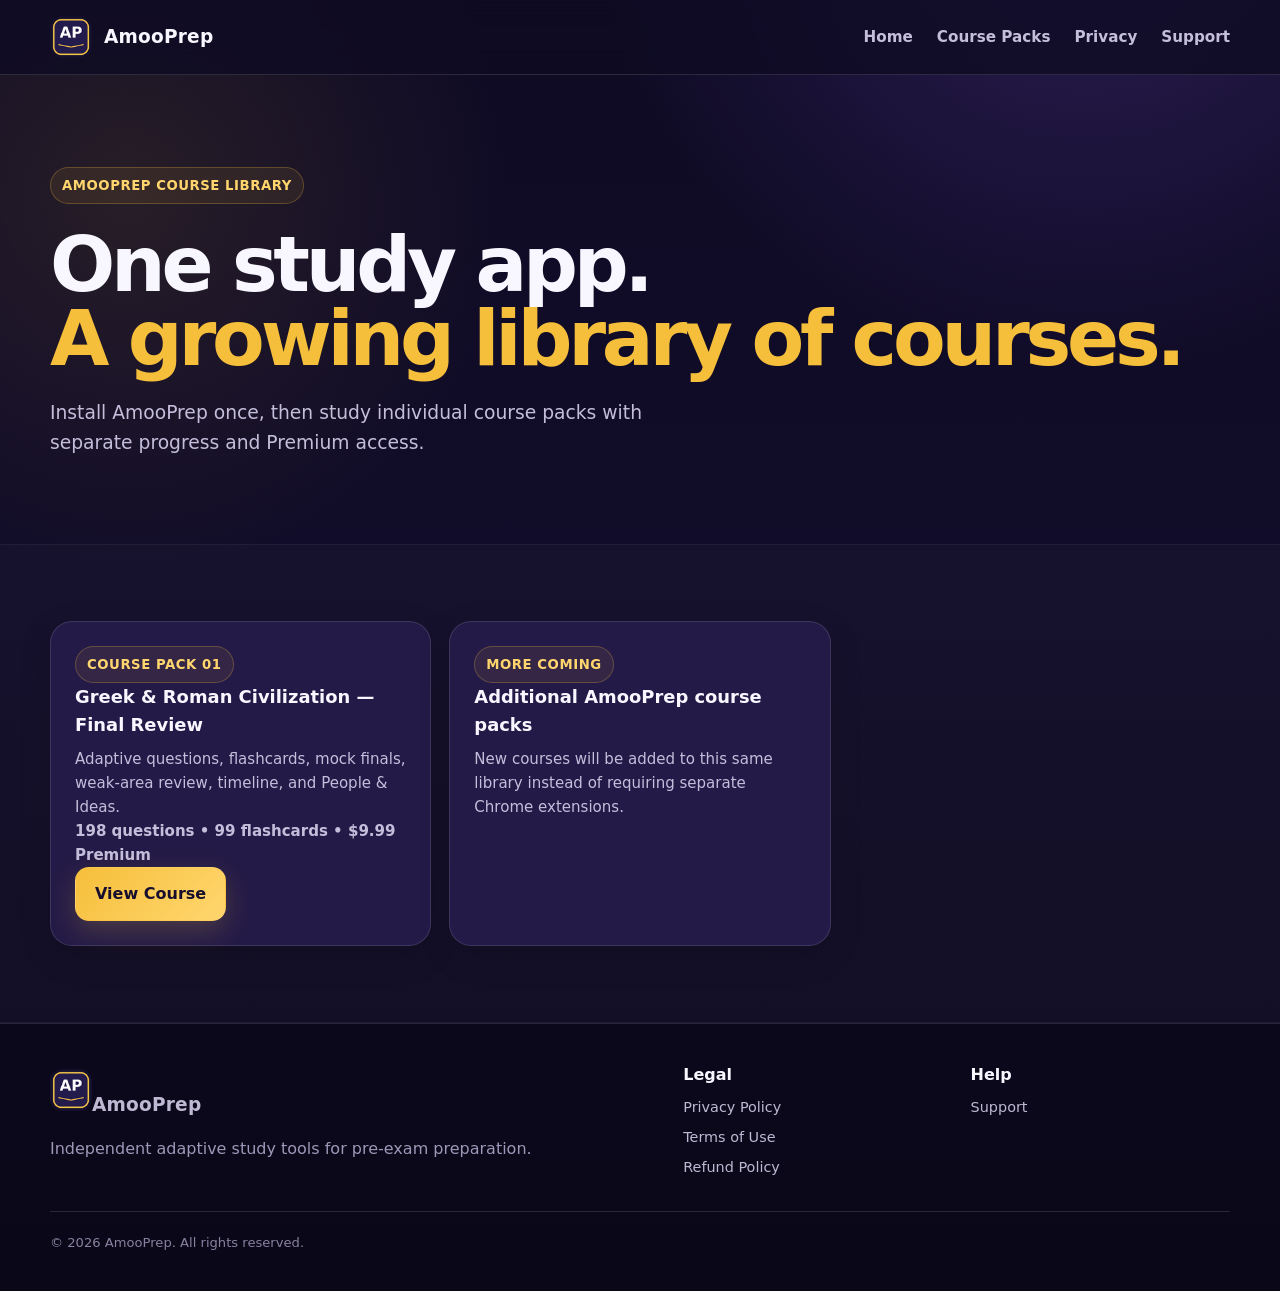
==== courses/index.html @ 6b24dbb9 "Add files via upload" ====
<!doctype html>
<html lang="en">
<head>
  <meta charset="utf-8"><meta name="viewport" content="width=device-width,initial-scale=1">
  <title>Course Packs — AmooPrep</title>
  <meta name="description" content="Explore AmooPrep adaptive study course packs.">
  <link rel="icon" href="../assets/amooprep-icon-32.png"><link rel="stylesheet" href="../styles.css">
</head>
<body data-root-path="../">
<header class="nav"><div class="container nav-inner"><a class="brand" href="../index.html"><img src="../assets/amooprep-icon-64.png" alt="AmooPrep logo"><span>AmooPrep</span></a><button class="menu-btn" aria-label="Open menu">☰</button><nav class="nav-links"><a href="../index.html">Home</a><a href="index.html">Course Packs</a><a href="../privacy.html">Privacy</a><a href="../contact.html">Support</a></nav></div></header>
<main>
<section class="hero"><div class="container"><span class="eyebrow">AmooPrep Course Library</span><h1>One study app.<br><span class="gradient-text">A growing library of courses.</span></h1><p>Install AmooPrep once, then study individual course packs with separate progress and Premium access.</p></div></section>
<section class="section alt"><div class="container"><div class="grid-3"><div class="card"><span class="eyebrow">Course pack 01</span><h3>Greek & Roman Civilization — Final Review</h3><p>Adaptive questions, flashcards, mock finals, weak-area review, timeline, and People & Ideas.</p><p><strong>198 questions • 99 flashcards • $9.99 Premium</strong></p><a class="btn btn-primary" href="greek-roman-civilization.html">View Course</a></div><div class="card"><span class="eyebrow">More coming</span><h3>Additional AmooPrep course packs</h3><p>New courses will be added to this same library instead of requiring separate Chrome extensions.</p></div></div></div></section>
</main>
<footer class="footer"><div class="container"><div class="footer-grid"><div><a class="brand" href="../index.html"><img src="../assets/amooprep-icon-64.png" alt=""><span>AmooPrep</span></a><p>Independent adaptive study tools for pre-exam preparation.</p></div><div><h4>Legal</h4><a href="../privacy.html">Privacy Policy</a><a href="../terms.html">Terms of Use</a><a href="../refunds.html">Refund Policy</a></div><div><h4>Help</h4><a href="../contact.html">Support</a></div></div><div class="copyright">© 2026 AmooPrep. All rights reserved.</div></div></footer>
<script src="../site-config.js"></script><script src="../app.js"></script>
</body></html>
---- styles.css ----
:root {
  --bg: #0f0b24;
  --bg2: #171034;
  --surface: rgba(39, 29, 77, 0.86);
  --surface-strong: #241949;
  --text: #f8f7ff;
  --muted: #c4bedb;
  --gold: #f6bf3b;
  --gold2: #ffd66e;
  --purple: #8b5cf6;
  --purple2: #a970ff;
  --green: #53d38b;
  --red: #ff7b8f;
  --border: rgba(255,255,255,.12);
  --shadow: 0 24px 70px rgba(0,0,0,.32);
  --radius: 22px;
  --max: 1180px;
}
* { box-sizing: border-box; }
html { scroll-behavior: smooth; }
body {
  margin: 0;
  color: var(--text);
  background:
    radial-gradient(circle at 85% -10%, rgba(139,92,246,.25), transparent 28%),
    radial-gradient(circle at 10% 15%, rgba(246,191,59,.10), transparent 24%),
    linear-gradient(180deg, var(--bg) 0%, #110c29 46%, #0c091d 100%);
  font-family: Inter, ui-sans-serif, system-ui, -apple-system, BlinkMacSystemFont, "Segoe UI", sans-serif;
  line-height: 1.6;
  min-height: 100vh;
}
a { color: inherit; }
.container { width: min(var(--max), calc(100% - 40px)); margin-inline: auto; }
.nav {
  position: sticky; top: 0; z-index: 30;
  background: rgba(15,11,36,.82); backdrop-filter: blur(16px);
  border-bottom: 1px solid var(--border);
}
.nav-inner { min-height: 74px; display: flex; align-items: center; justify-content: space-between; gap: 24px; }
.brand { display: flex; align-items: center; gap: 12px; text-decoration: none; font-weight: 850; letter-spacing: .2px; }
.brand img { width: 42px; height: 42px; border-radius: 12px; }
.brand span { font-size: 1.16rem; }
.nav-links { display: flex; gap: 24px; align-items: center; }
.nav-links a { color: var(--muted); text-decoration: none; font-weight: 650; font-size: .95rem; }
.nav-links a:hover { color: #fff; }
.menu-btn { display:none; background:none; border:1px solid var(--border); color:#fff; border-radius:12px; padding:8px 11px; font-size:1.2rem; }
.btn { display:inline-flex; align-items:center; justify-content:center; gap:8px; border-radius:14px; padding:13px 19px; font-weight:800; text-decoration:none; border:1px solid transparent; cursor:pointer; transition:.18s ease; }
.btn:hover { transform: translateY(-2px); }
.btn-primary { color:#160e2c; background: linear-gradient(135deg, var(--gold), var(--gold2)); box-shadow: 0 10px 28px rgba(246,191,59,.2); }
.btn-secondary { background:rgba(139,92,246,.15); border-color:rgba(169,112,255,.45); color:#fff; }
.btn-disabled { opacity:.55; cursor:not-allowed; transform:none!important; }
.hero { padding: 92px 0 58px; }
.hero-grid { display:grid; grid-template-columns: 1.05fr .95fr; gap:58px; align-items:center; }
.eyebrow { display:inline-flex; align-items:center; gap:8px; border:1px solid rgba(246,191,59,.25); background:rgba(246,191,59,.08); color:var(--gold2); border-radius:999px; padding:7px 11px; font-weight:800; font-size:.83rem; letter-spacing:.04em; text-transform:uppercase; }
h1 { font-size: clamp(2.7rem, 6vw, 5.7rem); line-height:.96; margin:24px 0 22px; letter-spacing:-.055em; }
.gradient-text { color:var(--gold); }
.hero p { color:var(--muted); font-size:1.17rem; max-width:680px; margin:0 0 28px; }
.hero-actions { display:flex; flex-wrap:wrap; gap:12px; }
.micro { margin-top:18px; color:#9f97bf; font-size:.88rem; }
.app-preview { background: linear-gradient(180deg, rgba(52,37,100,.96), rgba(28,20,58,.96)); border:1px solid rgba(255,255,255,.13); border-radius:28px; box-shadow:var(--shadow); padding:18px; position:relative; overflow:hidden; }
.app-preview:before { content:""; position:absolute; width:220px; height:220px; border-radius:50%; background:rgba(139,92,246,.21); filter:blur(35px); top:-90px; right:-70px; }
.preview-top { display:flex; align-items:center; justify-content:space-between; gap:16px; padding:4px 3px 16px; border-bottom:1px solid var(--border); position:relative; }
.preview-brand { display:flex; align-items:center; gap:10px; font-weight:800; }
.preview-brand img { width:36px;height:36px;border-radius:10px; }
.status { font-size:.78rem; color:var(--green); padding:5px 9px; border-radius:999px; background:rgba(83,211,139,.1); border:1px solid rgba(83,211,139,.25); }
.stats { display:grid; grid-template-columns:repeat(3,1fr); gap:10px; margin:16px 0; position:relative; }
.stat { background:rgba(9,7,24,.38); border:1px solid var(--border); border-radius:15px; padding:14px; }
.stat b { display:block; font-size:1.32rem; }
.stat span { color:var(--muted); font-size:.76rem; }
.question-card { background:rgba(10,7,27,.48); border:1px solid var(--border); border-radius:18px; padding:18px; position:relative; }
.q-meta { display:flex; justify-content:space-between; color:#aaa2c5; font-size:.78rem; gap:12px; }
.q-title { font-weight:800; font-size:1.04rem; margin:13px 0; }
.option { padding:10px 12px; border-radius:11px; border:1px solid var(--border); margin:8px 0; color:#dbd6ea; font-size:.9rem; }
.option.correct { border-color:rgba(83,211,139,.7); background:rgba(83,211,139,.12); color:#eafff2; }
.section { padding:76px 0; }
.section.alt { background:rgba(255,255,255,.018); border-top:1px solid rgba(255,255,255,.05); border-bottom:1px solid rgba(255,255,255,.05); }
.section-head { max-width:760px; margin-bottom:34px; }
.section-head h2 { font-size:clamp(2rem,4vw,3.2rem); line-height:1.08; letter-spacing:-.035em; margin:0 0 14px; }
.section-head p { color:var(--muted); margin:0; }
.grid-3 { display:grid; grid-template-columns:repeat(3,1fr); gap:18px; }
.card { background:var(--surface); border:1px solid var(--border); border-radius:var(--radius); padding:24px; box-shadow:0 10px 35px rgba(0,0,0,.12); }
.card .icon { width:44px;height:44px;border-radius:13px;display:grid;place-items:center;background:rgba(139,92,246,.18);border:1px solid rgba(169,112,255,.28);font-size:1.25rem;margin-bottom:15px; }
.card h3 { margin:0 0 7px; font-size:1.12rem; }
.card p { color:var(--muted); margin:0; font-size:.94rem; }
.course-panel { display:grid; grid-template-columns:1.1fr .9fr; gap:28px; background:linear-gradient(135deg,rgba(45,31,92,.94),rgba(28,19,58,.94)); border:1px solid var(--border); border-radius:28px; padding:34px; box-shadow:var(--shadow); }
.course-panel h2 { margin:0 0 12px; font-size:2.25rem; letter-spacing:-.03em; }
.course-panel p { color:var(--muted); }
.checklist { list-style:none; padding:0; margin:20px 0 0; display:grid; gap:9px; }
.checklist li:before { content:"✓"; color:var(--green); font-weight:900; margin-right:9px; }
.price-card { background:rgba(10,7,27,.58); border:1px solid rgba(246,191,59,.25); border-radius:22px; padding:25px; align-self:start; }
.price { font-size:3rem; font-weight:900; line-height:1; margin:4px 0 5px; color:var(--gold2); }
.price-sub { color:var(--muted); font-size:.86rem; }
.price-card .btn { width:100%; margin-top:18px; }
.compare { display:grid; grid-template-columns:1fr 1fr; gap:14px; margin-top:22px; }
.compare div { border:1px solid var(--border); border-radius:15px; padding:15px; }
.compare strong { display:block; margin-bottom:8px; }
.compare ul { padding-left:18px; margin:0; color:var(--muted); font-size:.88rem; }
.faq { display:grid; gap:12px; max-width:860px; }
.faq-item { border:1px solid var(--border); background:rgba(38,27,75,.7); border-radius:16px; overflow:hidden; }
.faq-q { width:100%; border:0; background:none; color:#fff; padding:18px 20px; font:inherit; font-weight:800; text-align:left; display:flex; justify-content:space-between; cursor:pointer; }
.faq-a { display:none; color:var(--muted); padding:0 20px 19px; }
.faq-item.open .faq-a { display:block; }
.policy { padding:70px 0 90px; }
.policy article { max-width:850px; background:rgba(34,24,68,.74); border:1px solid var(--border); border-radius:24px; padding:34px; }
.policy h1 { font-size:2.7rem; line-height:1.08; margin:0 0 8px; letter-spacing:-.035em; }
.policy h2 { margin-top:30px; font-size:1.25rem; }
.policy p,.policy li { color:var(--muted); }
.notice { border-left:4px solid var(--gold); background:rgba(246,191,59,.08); padding:14px 16px; border-radius:0 12px 12px 0; color:#efe7c9; }
.footer { padding:38px 0; border-top:1px solid var(--border); background:rgba(6,4,17,.35); }
.footer-grid { display:grid; grid-template-columns:1.4fr .6fr .6fr; gap:28px; }
.footer p { color:#9f97b8; max-width:560px; }
.footer h4 { margin:0 0 8px; }
.footer a { display:block; color:#bfb8d3; text-decoration:none; margin:7px 0; font-size:.9rem; }
.footer a:hover { color:#fff; }
.copyright { margin-top:25px; padding-top:20px; border-top:1px solid var(--border); color:#89819f; font-size:.82rem; }
.badge-row { display:flex; flex-wrap:wrap; gap:9px; margin-top:22px; }
.badge { border:1px solid var(--border); border-radius:999px; padding:7px 10px; font-size:.79rem; color:#cfc9de; background:rgba(255,255,255,.035); }
@media (max-width: 900px) {
  .hero-grid,.course-panel,.footer-grid { grid-template-columns:1fr; }
  .grid-3 { grid-template-columns:1fr 1fr; }
  .hero { padding-top:66px; }
  .nav-links { position:absolute; inset:74px 0 auto 0; display:none; flex-direction:column; align-items:flex-start; padding:20px; background:#120d2a; border-bottom:1px solid var(--border); }
  .nav-links.open { display:flex; }
  .menu-btn { display:block; }
}
@media (max-width: 620px) {
  .container { width:min(var(--max),calc(100% - 24px)); }
  .grid-3,.stats,.compare { grid-template-columns:1fr; }
  .hero { padding-top:48px; }
  h1 { font-size:3.15rem; }
  .app-preview,.course-panel,.policy article { border-radius:19px; padding:20px; }
}
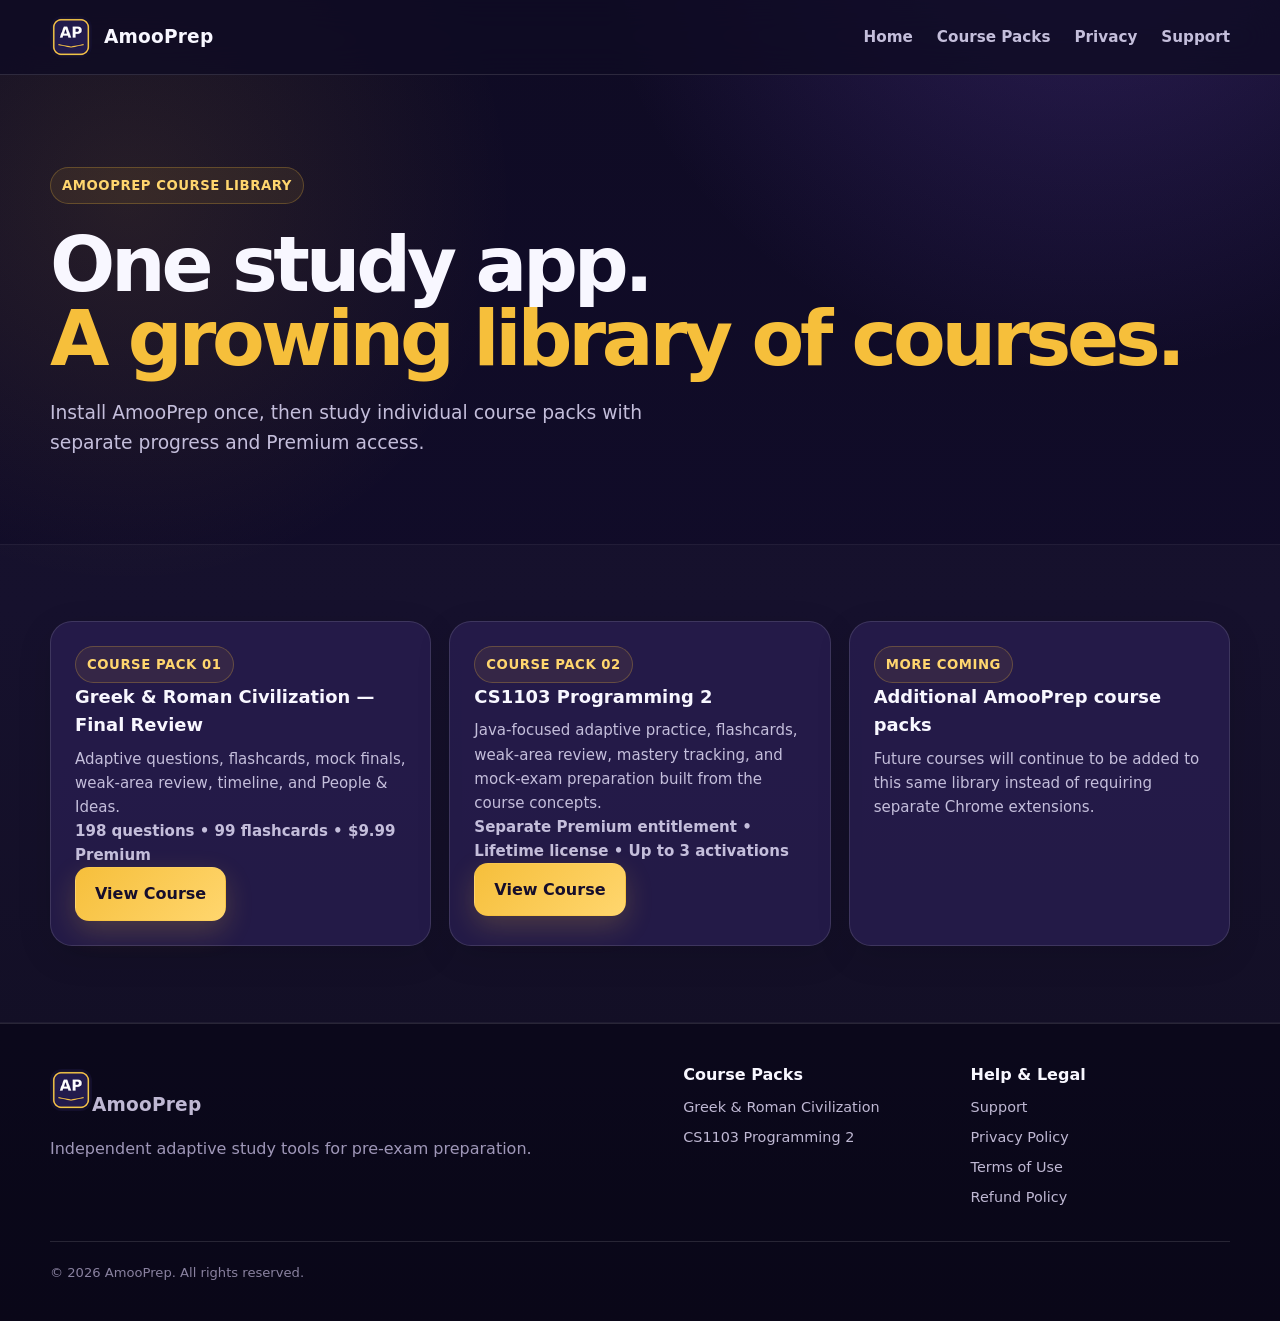
==== commit ff467a06: "Add CS1103 to AmooPrep course library" ====
--- a/courses/index.html
+++ b/courses/index.html
@@ -10,8 +10,12 @@
 <header class="nav"><div class="container nav-inner"><a class="brand" href="../index.html"><img src="../assets/amooprep-icon-64.png" alt="AmooPrep logo"><span>AmooPrep</span></a><button class="menu-btn" aria-label="Open menu">☰</button><nav class="nav-links"><a href="../index.html">Home</a><a href="index.html">Course Packs</a><a href="../privacy.html">Privacy</a><a href="../contact.html">Support</a></nav></div></header>
 <main>
 <section class="hero"><div class="container"><span class="eyebrow">AmooPrep Course Library</span><h1>One study app.<br><span class="gradient-text">A growing library of courses.</span></h1><p>Install AmooPrep once, then study individual course packs with separate progress and Premium access.</p></div></section>
-<section class="section alt"><div class="container"><div class="grid-3"><div class="card"><span class="eyebrow">Course pack 01</span><h3>Greek & Roman Civilization — Final Review</h3><p>Adaptive questions, flashcards, mock finals, weak-area review, timeline, and People & Ideas.</p><p><strong>198 questions • 99 flashcards • $9.99 Premium</strong></p><a class="btn btn-primary" href="greek-roman-civilization.html">View Course</a></div><div class="card"><span class="eyebrow">More coming</span><h3>Additional AmooPrep course packs</h3><p>New courses will be added to this same library instead of requiring separate Chrome extensions.</p></div></div></div></section>
+<section class="section alt"><div class="container"><div class="grid-3">
+<div class="card"><span class="eyebrow">Course pack 01</span><h3>Greek & Roman Civilization — Final Review</h3><p>Adaptive questions, flashcards, mock finals, weak-area review, timeline, and People & Ideas.</p><p><strong>198 questions • 99 flashcards • $9.99 Premium</strong></p><a class="btn btn-primary" href="greek-roman-civilization.html">View Course</a></div>
+<div class="card"><span class="eyebrow">Course pack 02</span><h3>CS1103 Programming 2</h3><p>Java-focused adaptive practice, flashcards, weak-area review, mastery tracking, and mock-exam preparation built from the course concepts.</p><p><strong>Separate Premium entitlement • Lifetime license • Up to 3 activations</strong></p><a class="btn btn-primary" href="cs1103-programming-2.html">View Course</a></div>
+<div class="card"><span class="eyebrow">More coming</span><h3>Additional AmooPrep course packs</h3><p>Future courses will continue to be added to this same library instead of requiring separate Chrome extensions.</p></div>
+</div></div></section>
 </main>
-<footer class="footer"><div class="container"><div class="footer-grid"><div><a class="brand" href="../index.html"><img src="../assets/amooprep-icon-64.png" alt=""><span>AmooPrep</span></a><p>Independent adaptive study tools for pre-exam preparation.</p></div><div><h4>Legal</h4><a href="../privacy.html">Privacy Policy</a><a href="../terms.html">Terms of Use</a><a href="../refunds.html">Refund Policy</a></div><div><h4>Help</h4><a href="../contact.html">Support</a></div></div><div class="copyright">© 2026 AmooPrep. All rights reserved.</div></div></footer>
+<footer class="footer"><div class="container"><div class="footer-grid"><div><a class="brand" href="../index.html"><img src="../assets/amooprep-icon-64.png" alt=""><span>AmooPrep</span></a><p>Independent adaptive study tools for pre-exam preparation.</p></div><div><h4>Course Packs</h4><a href="greek-roman-civilization.html">Greek & Roman Civilization</a><a href="cs1103-programming-2.html">CS1103 Programming 2</a></div><div><h4>Help & Legal</h4><a href="../contact.html">Support</a><a href="../privacy.html">Privacy Policy</a><a href="../terms.html">Terms of Use</a><a href="../refunds.html">Refund Policy</a></div></div><div class="copyright">© 2026 AmooPrep. All rights reserved.</div></div></footer>
 <script src="../site-config.js"></script><script src="../app.js"></script>
 </body></html>
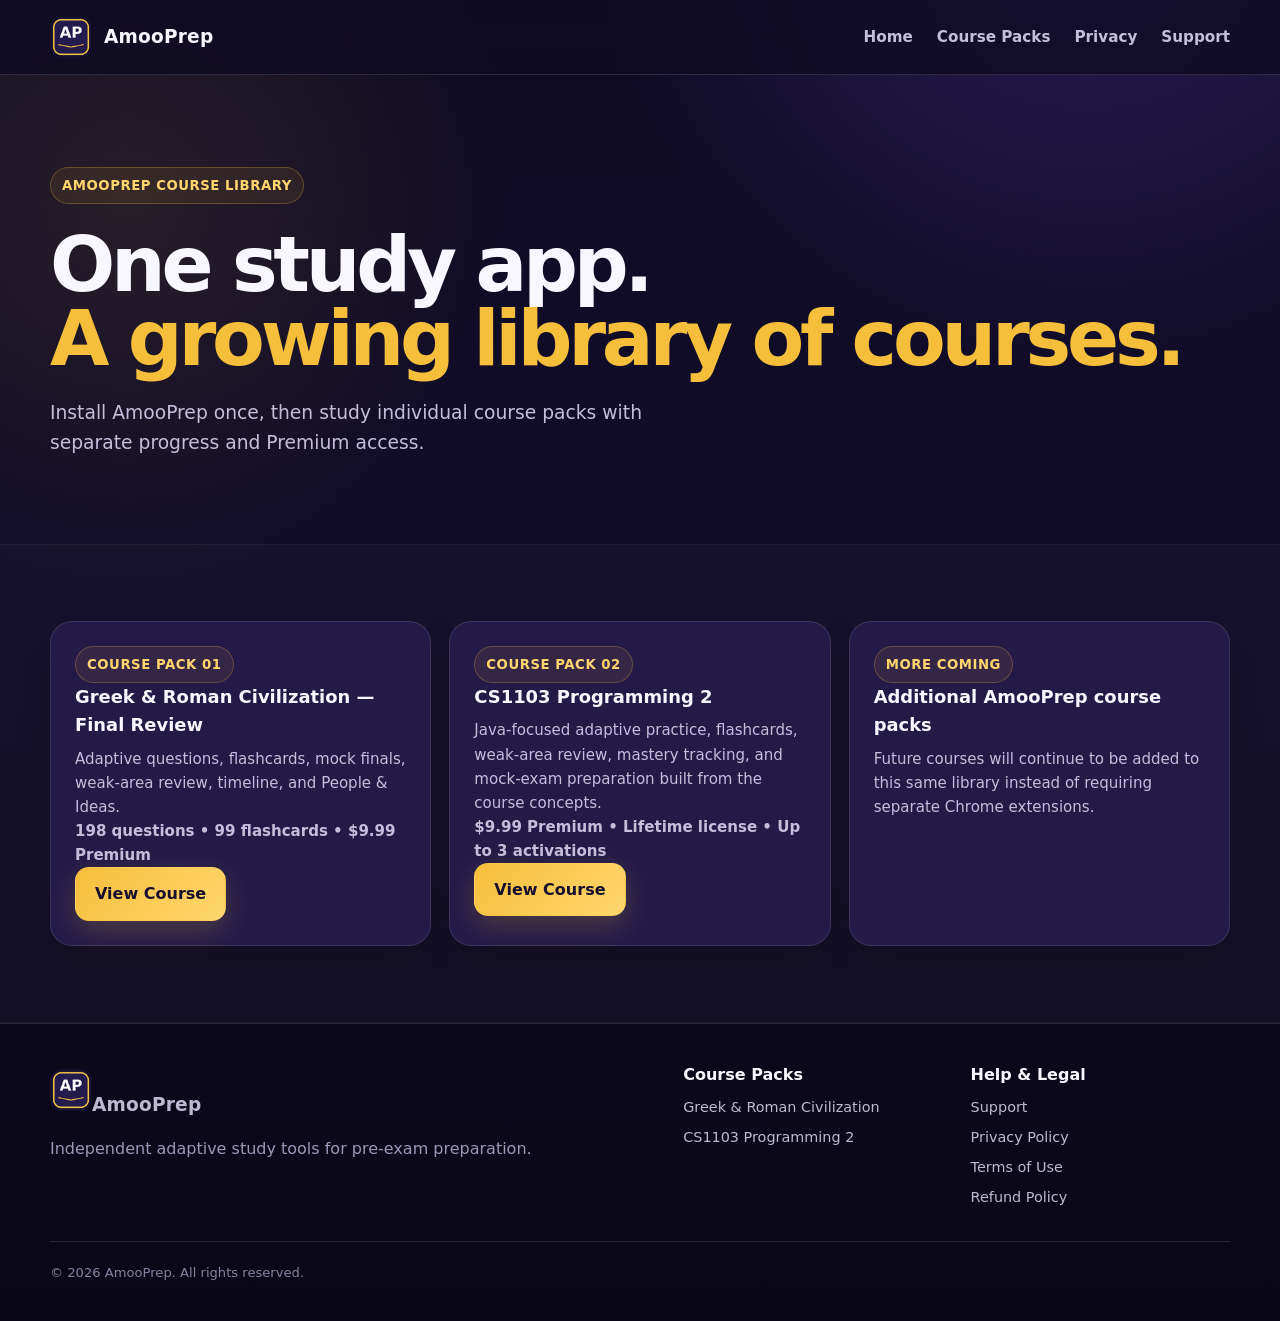
==== commit fdfd3691: "Show CS1103 $9.99 price in course library" ====
--- a/courses/index.html
+++ b/courses/index.html
@@ -12,7 +12,7 @@
 <section class="hero"><div class="container"><span class="eyebrow">AmooPrep Course Library</span><h1>One study app.<br><span class="gradient-text">A growing library of courses.</span></h1><p>Install AmooPrep once, then study individual course packs with separate progress and Premium access.</p></div></section>
 <section class="section alt"><div class="container"><div class="grid-3">
 <div class="card"><span class="eyebrow">Course pack 01</span><h3>Greek & Roman Civilization — Final Review</h3><p>Adaptive questions, flashcards, mock finals, weak-area review, timeline, and People & Ideas.</p><p><strong>198 questions • 99 flashcards • $9.99 Premium</strong></p><a class="btn btn-primary" href="greek-roman-civilization.html">View Course</a></div>
-<div class="card"><span class="eyebrow">Course pack 02</span><h3>CS1103 Programming 2</h3><p>Java-focused adaptive practice, flashcards, weak-area review, mastery tracking, and mock-exam preparation built from the course concepts.</p><p><strong>Separate Premium entitlement • Lifetime license • Up to 3 activations</strong></p><a class="btn btn-primary" href="cs1103-programming-2.html">View Course</a></div>
+<div class="card"><span class="eyebrow">Course pack 02</span><h3>CS1103 Programming 2</h3><p>Java-focused adaptive practice, flashcards, weak-area review, mastery tracking, and mock-exam preparation built from the course concepts.</p><p><strong>$9.99 Premium • Lifetime license • Up to 3 activations</strong></p><a class="btn btn-primary" href="cs1103-programming-2.html">View Course</a></div>
 <div class="card"><span class="eyebrow">More coming</span><h3>Additional AmooPrep course packs</h3><p>Future courses will continue to be added to this same library instead of requiring separate Chrome extensions.</p></div>
 </div></div></section>
 </main>
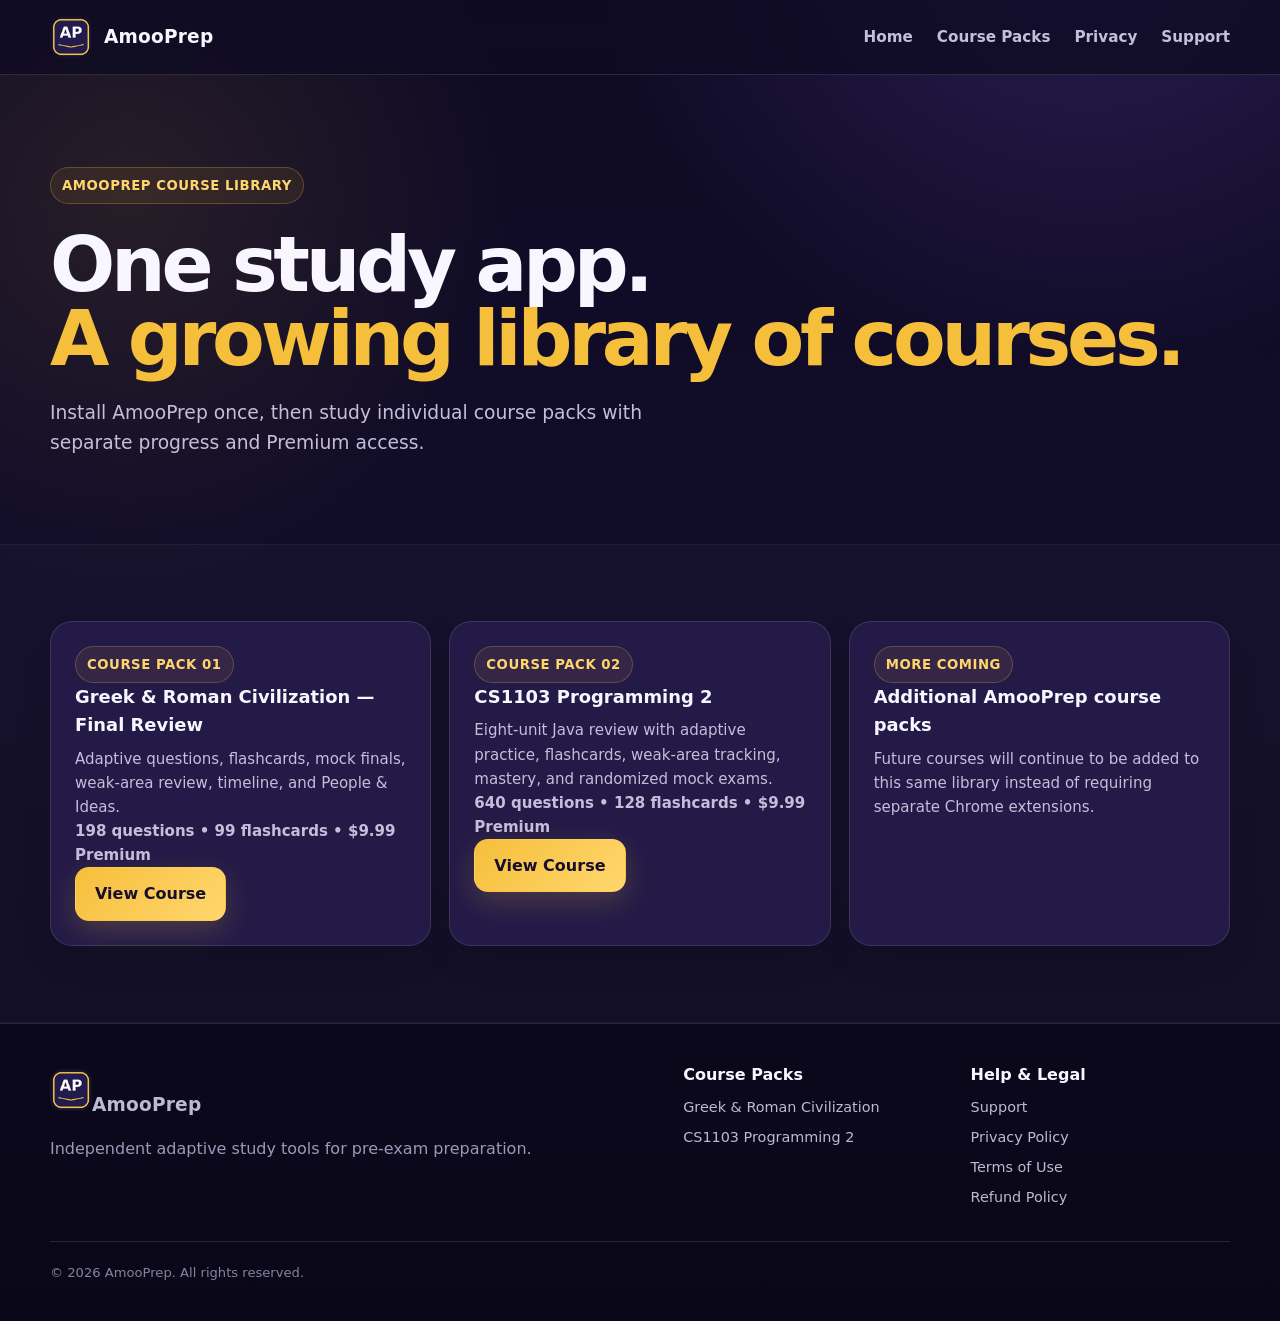
==== commit ea702abd: "Show CS1103 640-question course pack in catalog" ====
--- a/courses/index.html
+++ b/courses/index.html
@@ -12,7 +12,7 @@
 <section class="hero"><div class="container"><span class="eyebrow">AmooPrep Course Library</span><h1>One study app.<br><span class="gradient-text">A growing library of courses.</span></h1><p>Install AmooPrep once, then study individual course packs with separate progress and Premium access.</p></div></section>
 <section class="section alt"><div class="container"><div class="grid-3">
 <div class="card"><span class="eyebrow">Course pack 01</span><h3>Greek & Roman Civilization — Final Review</h3><p>Adaptive questions, flashcards, mock finals, weak-area review, timeline, and People & Ideas.</p><p><strong>198 questions • 99 flashcards • $9.99 Premium</strong></p><a class="btn btn-primary" href="greek-roman-civilization.html">View Course</a></div>
-<div class="card"><span class="eyebrow">Course pack 02</span><h3>CS1103 Programming 2</h3><p>Java-focused adaptive practice, flashcards, weak-area review, mastery tracking, and mock-exam preparation built from the course concepts.</p><p><strong>$9.99 Premium • Lifetime license • Up to 3 activations</strong></p><a class="btn btn-primary" href="cs1103-programming-2.html">View Course</a></div>
+<div class="card"><span class="eyebrow">Course pack 02</span><h3>CS1103 Programming 2</h3><p>Eight-unit Java review with adaptive practice, flashcards, weak-area tracking, mastery, and randomized mock exams.</p><p><strong>640 questions • 128 flashcards • $9.99 Premium</strong></p><a class="btn btn-primary" href="cs1103-programming-2.html">View Course</a></div>
 <div class="card"><span class="eyebrow">More coming</span><h3>Additional AmooPrep course packs</h3><p>Future courses will continue to be added to this same library instead of requiring separate Chrome extensions.</p></div>
 </div></div></section>
 </main>
